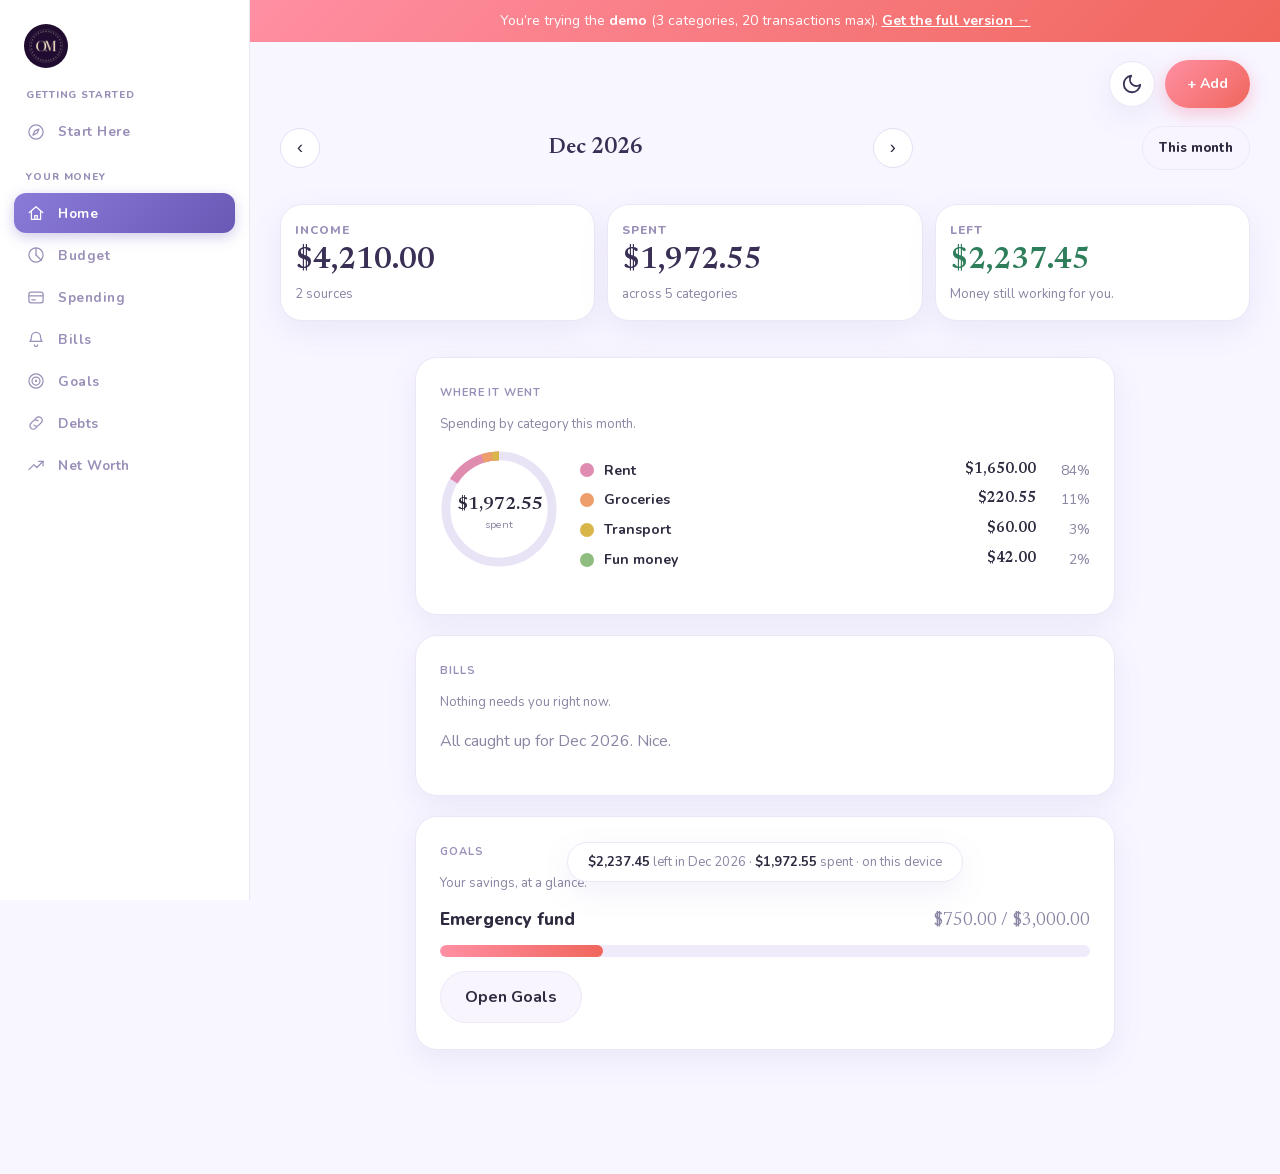
==== budget/index.html @ df11244a "Overtime Money Budget preview — demo + full app under budget/" ====
<!DOCTYPE html>
<html lang="en">
<head>
<meta charset="utf-8">
<meta name="viewport" content="width=device-width, initial-scale=1, viewport-fit=cover">
<meta name="theme-color" content="#0F2E3E">
<meta name="description" content="Overtime Money Budget — the budgeting app built for nurses and shift workers with irregular income. Demo version.">
<title>Overtime Money Budget — Budget Planner (Demo)</title>
<link rel="stylesheet" href="styles.css">
</head>
<body>
<div id="app-root"></div>
<noscript><p style="padding:24px">Overtime Money Budget needs JavaScript to run its budget calculations. Please enable JavaScript.</p></noscript>
<script>window.BUDGET_FULL = false;</script>
<script src="engine.js"></script>
<script src="app.js"></script>
</body>
</html>
---- budget/styles.css ----
/* OVERTIME MONEY — design system v3 ("editorial pastel").
   Light default on :root (cool lavender-grey near-white); "Midnight Spectrum"
   dark under html[data-theme="dark"] (deep luminous navy, never grey-on-black).
   Typography: Newsreader (transitional serif, display + ALL money figures) +
   Nunito (humanist sans, UI/body), self-hosted woff2 for offline PWA. */
@font-face {
  font-family: 'Newsreader'; font-style: normal; font-weight: 400; font-display: swap;
  src: url('./fonts/newsreader-latin.woff2') format('woff2');
}
@font-face {
  font-family: 'Newsreader'; font-style: normal; font-weight: 500; font-display: swap;
  src: url('./fonts/newsreader-latin.woff2') format('woff2');
}
@font-face {
  font-family: 'Newsreader'; font-style: normal; font-weight: 600; font-display: swap;
  src: url('./fonts/newsreader-latin.woff2') format('woff2');
}
@font-face {
  font-family: 'Nunito'; font-style: normal; font-weight: 400; font-display: swap;
  src: url('./fonts/nunito-latin.woff2') format('woff2');
}
@font-face {
  font-family: 'Nunito'; font-style: normal; font-weight: 600; font-display: swap;
  src: url('./fonts/nunito-latin.woff2') format('woff2');
}
@font-face {
  font-family: 'Nunito'; font-style: normal; font-weight: 700; font-display: swap;
  src: url('./fonts/nunito-latin.woff2') format('woff2');
}
@font-face {
  font-family: 'Nunito'; font-style: normal; font-weight: 800; font-display: swap;
  src: url('./fonts/nunito-latin.woff2') format('woff2');
}
:root {
  --bg: #F8F6FF;
  --bg-grad: linear-gradient(180deg, #F8F6FF 0%, #FBF9FF 60%, #FDFBFF 100%);
  --card: #FFFFFF;
  --card-border: #ECE7F7;
  --card-shadow: 0 10px 30px rgba(124, 107, 196, 0.10);
  --text: #2E2A3F;
  --muted: #8B84A3;
  --kicker: #9A8FB8;
  --accent: #7C6BC4;
  --accent-strong: #6A58B5;
  --accent-soft: #EFEBFB;
  --cta1: #FF8FA3;
  --cta2: #F0665C;
  --cta-text: #FFFFFF;
  --cta-shadow: 0 6px 18px rgba(240, 102, 140, 0.35);
  --header-text: #3A2F55;
  --header-sub: #8B84A3;
  --input-bg: #FAF8FF;
  --input-border: #E4DFF2;
  --focus: #7C6BC4;
  --focus-ring: rgba(124, 107, 196, 0.22);
  --line: #EEE9F8;
  --radius: 22px;
  --wash: linear-gradient(135deg, #F4EEFF 0%, #E9F7F0 48%, #FFF2E6 100%);
  --onething1: #1B2340;
  --onething2: #2B2352;
  --onething-kicker: #B9A8E8;
  --onething-sub: rgba(255, 255, 255, 0.72);
  --donut-track: #E9E3F6;
  --seg-track: #EFEBFA;
  --av-bg: #BFE8DD;
  --av-text: #1F7A6D;
  --sn-bg: #FFE3D6;
  --sn-text: #C25E4B;
  --chip-bg: #F8F5FE;
  --tabbar-bg: rgba(255, 255, 255, 0.86);
  --tabbar-border: rgba(124, 107, 196, 0.16);
  --tab-inactive: #9A8FB8;
  --danger: #C0392B;
  --danger-border: #F2C6C6;
  --modal-bg: #FFFFFF;
  --modal-backdrop: rgba(46, 42, 63, 0.45);
}
/* pastel debt identity spectrum — color encodes identity, never alarm */
.dc0 { --dc: #E08BB0; --dc-tint: #FBE7EF; }
.dc1 { --dc: #EE9E6B; --dc-tint: #FCEFE0; }
.dc2 { --dc: #D9B64A; --dc-tint: #FAF0D4; }
.dc3 { --dc: #5FC49A; --dc-tint: #E2F6EC; }
.dc4 { --dc: #8FBC7F; --dc-tint: #E9F4E4; }
.dc5 { --dc: #5FBEDD; --dc-tint: #E2F4FA; }
.dc6 { --dc: #6FA3E8; --dc-tint: #E4EFFC; }
.dc7 { --dc: #8B9BE8; --dc-tint: #E8EBFC; }
.dc8 { --dc: #A988E8; --dc-tint: #EEE6FB; }
.dc9 { --dc: #C97BA8; --dc-tint: #F7E3EC; }

html[data-theme="dark"] {
  --bg: #131A30;
  --bg-grad: linear-gradient(180deg, #131A30 0%, #182038 60%, #1B2342 100%);
  --card: #1E2742;
  --card-border: rgba(255, 255, 255, 0.08);
  --card-shadow: 0 10px 30px rgba(0, 0, 0, 0.35);
  --text: #F1ECFA;
  --muted: #A79BC4;
  --kicker: #8E7FAE;
  --accent: #9B8AF0;
  --accent-strong: #8B7BD8;
  --accent-soft: rgba(155, 138, 240, 0.14);
  --header-text: #F4EEFC;
  --header-sub: #A79BC4;
  --input-bg: #232C49;
  --input-border: rgba(255, 255, 255, 0.12);
  --line: rgba(255, 255, 255, 0.08);
  --wash: linear-gradient(135deg, rgba(139, 123, 216, 0.16) 0%, rgba(95, 196, 154, 0.09) 48%, rgba(238, 158, 107, 0.09) 100%);
  --onething1: #0F1530;
  --onething2: #232A52;
  --donut-track: rgba(255, 255, 255, 0.10);
  --seg-track: rgba(255, 255, 255, 0.07);
  --av-bg: rgba(31, 122, 109, 0.30);
  --av-text: #93DCC9;
  --sn-bg: rgba(194, 94, 75, 0.30);
  --sn-text: #F2A88F;
  --chip-bg: rgba(255, 255, 255, 0.06);
  --tabbar-bg: rgba(19, 26, 48, 0.90);
  --tabbar-border: rgba(255, 255, 255, 0.08);
  --tab-inactive: #8E7FAE;
  --danger: #F09090;
  --danger-border: rgba(240, 144, 144, 0.40);
  --modal-bg: #232B4A;
  --modal-backdrop: rgba(8, 10, 22, 0.62);
  --cta-shadow: 0 6px 18px rgba(240, 102, 140, 0.28);
}
html[data-theme="dark"] .dc0 { --dc-tint: rgba(224, 139, 176, 0.16); }
html[data-theme="dark"] .dc1 { --dc-tint: rgba(238, 158, 107, 0.16); }
html[data-theme="dark"] .dc2 { --dc-tint: rgba(217, 182, 74, 0.16); }
html[data-theme="dark"] .dc3 { --dc-tint: rgba(95, 196, 154, 0.16); }
html[data-theme="dark"] .dc4 { --dc-tint: rgba(143, 188, 127, 0.16); }
html[data-theme="dark"] .dc5 { --dc-tint: rgba(95, 190, 221, 0.16); }
html[data-theme="dark"] .dc6 { --dc-tint: rgba(111, 163, 232, 0.16); }
html[data-theme="dark"] .dc7 { --dc-tint: rgba(139, 155, 232, 0.16); }
html[data-theme="dark"] .dc8 { --dc-tint: rgba(169, 136, 232, 0.16); }
html[data-theme="dark"] .dc9 { --dc-tint: rgba(201, 123, 168, 0.16); }

* { box-sizing: border-box; }
html { -webkit-text-size-adjust: 100%; }
body {
  margin: 0;
  font-family: 'Nunito', -apple-system, BlinkMacSystemFont, "Segoe UI", Roboto, Helvetica, Arial, sans-serif;
  background: var(--bg-grad);
  background-attachment: fixed;
  background-color: var(--bg);
  color: var(--text);
  line-height: 1.55;
  padding-bottom: 152px; /* room for sticky bar + tab bar */
}
#app-root { max-width: 640px; margin: 0 auto; min-height: 100vh; }

/* serif money: large numerals, smaller $ and cents */
.serif-money {
  font-family: 'Newsreader', Georgia, serif;
  font-weight: 500;
  font-variant-numeric: tabular-nums;
  letter-spacing: 0;
}
.serif-money .m-cur { font-size: 0.62em; vertical-align: 0.14em; margin-right: 0.08em; font-weight: 400; }
.serif-money .m-cents { font-size: 0.62em; font-weight: 400; }

/* kickers + helper microcopy */
.kicker {
  font-family: 'Nunito', sans-serif;
  font-size: 11px; font-weight: 700;
  letter-spacing: 0.08em; text-transform: uppercase;
  color: var(--kicker);
  margin: 0 0 8px;
}
.tab-helper { color: var(--muted); font-size: 14px; margin: 0 0 16px; line-height: 1.5; }

/* header + demo banner */
.demo-banner {
  background: linear-gradient(135deg, var(--cta1), var(--cta2));
  color: var(--cta-text);
  text-align: center;
  padding: 10px 16px;
  font-size: 14px;
}
.demo-banner a { color: var(--cta-text); font-weight: 700; }
.app-header { padding: 20px 20px 6px; }
.brand-row { display: flex; align-items: center; justify-content: space-between; gap: 12px; }
.brand {
  font-family: 'Newsreader', Georgia, serif; font-weight: 600; font-size: 23px;
  letter-spacing: 0.01em; color: var(--header-text);
  display: flex; align-items: center; gap: 10px;
}
.brand-mark { color: var(--accent); display: inline-flex; }
.brand-mark svg { width: 26px; height: 26px; }
.brand-mark img { width: 32px; height: 32px; border-radius: 9px; display: block; }
.brand-sub { color: var(--header-sub); font-size: 13px; margin-top: 2px; padding-left: 36px; }
.demo-pill {
  background: linear-gradient(135deg, var(--cta1), var(--cta2)); color: #fff; font-size: 11px; font-weight: 700;
  padding: 3px 10px; border-radius: 999px; letter-spacing: 0.04em; font-family: 'Nunito', sans-serif;
}
.theme-toggle {
  flex-shrink: 0; width: 46px; height: 46px; border-radius: 999px; cursor: pointer;
  background: var(--card); border: 1px solid var(--card-border);
  color: var(--header-text); display: flex; align-items: center; justify-content: center;
  box-shadow: var(--card-shadow);
}
.theme-toggle svg { width: 22px; height: 22px; }
.theme-toggle .ico-sun { display: none; }
html[data-theme="dark"] .theme-toggle .ico-sun { display: block; }
html[data-theme="dark"] .theme-toggle .ico-moon { display: none; }

/* cards — one idea per card, calm density */
#view { padding: 14px 16px 24px; display: flex; flex-direction: column; gap: 20px; }
.card {
  background: var(--card);
  border: 1px solid var(--card-border);
  border-radius: var(--radius);
  padding: 26px 24px;
  box-shadow: var(--card-shadow);
}
.card h3 {
  margin: 0 0 14px; color: var(--text); font-size: 21px;
  font-family: 'Newsreader', Georgia, serif; font-weight: 600; letter-spacing: 0;
}
.card h4 {
  margin: 20px 0 10px; color: var(--text); font-size: 17px;
  font-family: 'Newsreader', Georgia, serif; font-weight: 600; letter-spacing: 0;
}
.card-head { display: flex; justify-content: space-between; align-items: center; margin-bottom: 14px; }
.card-head h3 { margin: 0; }
.dim { color: var(--muted); }
.hint { color: var(--muted); font-size: 13px; }
.coral { color: var(--cta2); }
.empty { text-align: center; }

/* gradient-wash hero card */
.herowash {
  background: var(--wash), var(--card);
  overflow: hidden;
}
.hero-total {
  font-family: 'Newsreader', Georgia, serif; font-weight: 500; font-size: 44px;
  font-variant-numeric: tabular-nums; color: var(--text); margin: 2px 0 18px; line-height: 1.1;
}
.hero-total .m-cur, .hero-total .m-cents { font-size: 0.58em; }

/* segmented strategy toggle */
.seg {
  display: flex; background: var(--seg-track); border-radius: 999px; padding: 4px; margin: 4px 0 20px;
}
.seg button {
  flex: 1; border: none; background: transparent; color: var(--muted);
  font-family: 'Nunito', sans-serif; font-weight: 700; font-size: 15px;
  padding: 12px; border-radius: 999px; min-height: 48px; cursor: pointer;
  transition: background 0.2s, color 0.2s, box-shadow 0.2s;
}
.seg button.on {
  background: linear-gradient(135deg, #8B7BD8, var(--accent-strong));
  color: #fff; box-shadow: 0 4px 12px rgba(124, 107, 196, 0.35);
}

/* donut ring + kpi row */
.donut-row { display: flex; align-items: center; gap: 22px; margin: 4px 0 18px; }
.donut { width: 118px; height: 118px; flex-shrink: 0; }
.donut-track { fill: none; stroke: var(--donut-track); stroke-width: 9; }
.donut-arc {
  fill: none; stroke: var(--accent); stroke-width: 9; stroke-linecap: round;
  transform: rotate(-90deg); transform-origin: 60px 60px;
  transition: stroke-dashoffset 0.4s;
}
.donut-pct {
  font-family: 'Newsreader', Georgia, serif; font-weight: 600; font-size: 25px; fill: var(--text);
}
.donut-side { display: flex; flex-direction: column; gap: 14px; flex: 1; }
.kpi-label { display: block; font-size: 11px; font-weight: 700; letter-spacing: 0.08em; text-transform: uppercase; color: var(--kicker); margin-bottom: 3px; }
.kpi-value { font-family: 'Newsreader', Georgia, serif; font-weight: 500; font-size: 23px; color: var(--text); font-variant-numeric: tabular-nums; }

.progress { height: 8px; background: var(--donut-track); border-radius: 999px; overflow: hidden; }
.progress-fill { height: 100%; background: linear-gradient(90deg, var(--cta1), var(--cta2)); border-radius: 999px; transition: width 0.3s; }
.progress-label { font-size: 12px; font-weight: 700; letter-spacing: 0.04em; color: var(--muted); margin-top: 8px; }
.progress-label .serif-money { font-size: 13px; }
.info-dot { display: inline-flex; align-items: center; justify-content: center; width: 20px; height: 20px; padding: 0;
  border-radius: 50%; border: 1.5px solid var(--line); background: transparent; color: var(--muted);
  font-size: 12px; font-style: italic; font-weight: 700; line-height: 1; cursor: pointer; margin-left: 6px; vertical-align: 1px; }
.info-dot:hover { border-color: var(--accent); color: var(--accent); }
.info-rows { margin: 14px 0 4px; border: 1px solid var(--line); border-radius: 12px; overflow: hidden; }
.info-rows .ir { display: flex; justify-content: space-between; align-items: baseline; gap: 12px; padding: 10px 14px; font-size: 14px; }
.info-rows .ir + .ir { border-top: 1px solid var(--line); }
.info-rows .ir strong { font-variant-numeric: tabular-nums; white-space: nowrap; }
.info-rows .ir strong.accent { color: var(--accent-strong, var(--accent)); }

/* dark "one thing" card */
.onething {
  background: linear-gradient(135deg, var(--onething1) 0%, var(--onething2) 100%);
  border: none; color: #fff;
  box-shadow: 0 12px 32px rgba(20, 16, 48, 0.35);
}
.onething .kicker { color: var(--onething-kicker); }
.onething-line {
  font-family: 'Newsreader', Georgia, serif; font-weight: 500; font-size: 27px; line-height: 1.3;
  color: #fff; margin: 0 0 8px;
}
.onething-line .serif-money { color: #fff; }
.onething-sub { color: var(--onething-sub); font-size: 14px; margin: 0 0 16px; }
.month-nav { display: flex; align-items: center; justify-content: space-between; gap: 10px; }
.month-ind { font-size: 13px; color: var(--onething-sub); font-weight: 700; letter-spacing: 0.04em; }
.btn.onething-ghost {
  background: rgba(255, 255, 255, 0.10); color: #fff; border: 1px solid rgba(255, 255, 255, 0.22);
  box-shadow: none;
}
.btn.onething-ghost:disabled { opacity: 0.35; }
.btn.onething-solid {
  background: linear-gradient(135deg, var(--cta1), var(--cta2)); color: #fff; border: none;
  box-shadow: 0 4px 14px rgba(240, 102, 140, 0.40);
}
.btn.onething-solid:disabled { opacity: 0.35; box-shadow: none; }

/* press-and-hold confirm — month moves are deliberate moments, not accidental taps */
.btn.holdbtn {
  position: relative; overflow: hidden;
  -webkit-user-select: none; user-select: none; touch-action: none;
}
.hold-fill {
  position: absolute; top: 0; bottom: 0; left: 0; width: 0; border-radius: inherit;
  background: rgba(255, 255, 255, 0.30);
}
.holdbtn.holding .hold-fill { width: 100%; transition: width 0.9s linear; }
.hold-label { position: relative; z-index: 1; }

/* strategy compare */
.compare { display: grid; grid-template-columns: 1fr 1fr; gap: 12px; margin: 6px 0 4px; }
.compare > div { border-radius: 18px; padding: 16px 14px; }
.compare > div:first-child { background: var(--av-bg); }
.compare > div:last-child { background: var(--sn-bg); }
.compare > div > span { display: block; font-size: 11px; text-transform: uppercase; letter-spacing: 0.08em; font-weight: 700; }
.compare > div:first-child > span { color: var(--av-text); }
.compare > div:last-child > span { color: var(--sn-text); }
.compare strong .serif-money { white-space: nowrap; }
/* keep the small $ and cents in the card's theme color */
.compare > div:first-child strong .m-cur, .compare > div:first-child strong .m-cents { color: var(--av-text); }
.compare > div:last-child strong .m-cur, .compare > div:last-child strong .m-cents { color: var(--sn-text); }
.compare strong { display: block; margin: 6px 0 2px; color: var(--text); }
.compare strong .serif-money { font-size: 20px; }
.compare em { font-style: normal; font-size: 13px; color: var(--muted); }
.compare-note { font-size: 15px; margin: 12px 0 14px; }
.compare-note .serif-money { font-size: 17px; }
#switch-strategy { display: block; margin: 4px auto 2px; }

/* buttons */
.btn {
  border: none; border-radius: 999px; padding: 14px 24px; font-size: 16px;
  font-family: 'Nunito', sans-serif; font-weight: 700;
  min-height: 48px; cursor: pointer; display: inline-block; text-decoration: none; text-align: center;
}
.btn.primary {
  background: linear-gradient(135deg, var(--cta1), var(--cta2)); color: var(--cta-text);
  box-shadow: var(--cta-shadow);
}
.btn.primary:active { filter: brightness(0.94); }
.btn.ghost { background: var(--chip-bg); color: var(--text); border: 1px solid var(--line); box-shadow: none; }
.btn.danger { background: var(--danger); color: #fff; box-shadow: none; }
.btn.danger-ghost { background: transparent; color: var(--danger); border: 1px solid var(--danger-border); box-shadow: none; }
.btn.small { padding: 10px 16px; font-size: 14px; min-height: 44px; }
.btn.block { display: block; width: 100%; margin-top: 14px; }
.btn:disabled { opacity: 0.4; cursor: default; }
.btn-row { display: flex; gap: 10px; margin: 10px 0; flex-wrap: wrap; }
.btn-row .btn { flex: 1; }

/* forms */
.field { display: block; margin: 14px 0; }
.field span { display: block; font-size: 13px; font-weight: 700; color: var(--text); margin-bottom: 6px; }
input[type="text"], input[type="number"] {
  width: 100%; background: var(--input-bg); border: 2px solid var(--input-border); border-radius: 14px;
  padding: 13px 14px; font-size: 16px; color: var(--text); min-height: 48px;
  font-family: 'Nunito', sans-serif; font-variant-numeric: tabular-nums;
}
input:focus { outline: none; border-color: var(--focus); box-shadow: 0 0 0 3px var(--focus-ring); }
input::placeholder { color: var(--muted); opacity: 0.8; }

/* what-if slider — single-interaction playground */
.whatif-row { display: flex; align-items: center; gap: 14px; margin: 10px 0 4px; }
.whatif input[type="range"] {
  -webkit-appearance: none; appearance: none; flex: 1; height: 10px; border-radius: 99px;
  background: var(--accent-soft); outline: none; cursor: pointer; border: none; padding: 0; min-height: 0;
}
.whatif input[type="range"]::-webkit-slider-thumb {
  -webkit-appearance: none; width: 28px; height: 28px; border-radius: 50%;
  background: #fff; border: 3px solid var(--accent); box-shadow: 0 2px 8px rgba(0,0,0,0.20); cursor: grab;
}
.whatif input[type="range"]::-moz-range-thumb {
  width: 22px; height: 22px; border-radius: 50%;
  background: #fff; border: 3px solid var(--accent); box-shadow: 0 2px 8px rgba(0,0,0,0.20); cursor: grab;
}
.whatif-amt {
  font-family: 'Newsreader', Georgia, serif; font-size: 1.3rem; font-weight: 600;
  color: var(--accent-strong); min-width: 92px; text-align: right; font-variant-numeric: tabular-nums;
}
.whatif-line { font-size: 1.08rem; margin: 10px 0 2px; }
.whatif-sub { color: var(--muted); margin: 0 0 2px; font-size: 0.98rem; }
.whatif-hint { margin: 10px 0 2px; }

/* victory log — quiet history of killed debts */
.win-row { display: flex; align-items: center; gap: 12px; padding: 11px 2px; border-bottom: 1px solid var(--line); }
.win-row:last-child { border-bottom: none; }
.win-main strong { font-family: 'Newsreader', Georgia, serif; font-size: 1.04rem; font-weight: 600; display: block; }
.win-sub { color: var(--muted); font-size: 0.88rem; }

/* payoff celebration — full-screen moment in the debt's own color */
.cel-root { position: fixed; inset: 0; z-index: 200; display: flex; align-items: center; justify-content: center; padding: 24px; }
.cel-backdrop { position: absolute; inset: 0; background: var(--modal-backdrop); }
.cel-card {
  position: relative; width: 100%; max-width: 420px; border-radius: 28px; padding: 38px 28px 28px; text-align: center;
  background: radial-gradient(130% 90% at 50% 0%, var(--dc-tint) 0%, var(--card) 72%);
  border: 1px solid var(--card-border); box-shadow: var(--card-shadow);
}
.cel-check {
  width: 66px; height: 66px; margin: 16px auto; border-radius: 50%;
  background: var(--dc); color: #fff; font-size: 30px; font-weight: 700;
  display: flex; align-items: center; justify-content: center;
  box-shadow: 0 6px 20px rgba(0,0,0,0.18);
}
.cel-name { font-family: 'Newsreader', Georgia, serif; font-size: 1.75rem; font-weight: 600; line-height: 1.2; }
.cel-sub { color: var(--muted); margin: 10px 0 4px; font-size: 0.98rem; }
.cel-you { font-family: 'Newsreader', Georgia, serif; font-size: 1.3rem; margin: 16px 0 20px; }

/* toast — brief action confirmation above the tab bar */
.toast {
  position: fixed; left: 50%; bottom: calc(168px + env(safe-area-inset-bottom)); z-index: 300;
  transform: translate(-50%, 12px); opacity: 0; transition: transform 0.3s ease, opacity 0.3s ease;
  background: #26263c; color: #fff; padding: 12px 22px; border-radius: 999px;
  font-size: 14px; font-weight: 700; box-shadow: 0 8px 24px rgba(0,0,0,0.28);
  max-width: calc(100vw - 48px); text-align: center; pointer-events: none; line-height: 1.4;
}
.toast.show { transform: translate(-50%, 0); opacity: 1; }

/* dashboard grid wrapper — invisible on mobile, 2-column on desktop */
.dash-grid { display: contents; }
/* start-screen grid wrapper — invisible on mobile */
.start-grid { display: contents; }


/* debts — ledger rows with pastel identity dots */
.debt-card {
  display: flex; align-items: center; gap: 14px;
  padding: 16px 4px; border-bottom: 1px solid var(--line);
}
.debt-card:last-of-type { border-bottom: none; }
.debt-dot {
  width: 14px; height: 14px; border-radius: 50%; flex-shrink: 0;
  background: var(--dc); box-shadow: 0 0 0 5px var(--dc-tint);
  margin-left: 5px;
}
.debt-main { flex: 1; min-width: 0; }
.debt-main strong {
  display: block; font-size: 17px; color: var(--text);
  font-family: 'Newsreader', Georgia, serif; font-weight: 600;
}
.debt-nums { font-size: 13px; color: var(--muted); }
.debt-nums .serif-money { font-size: 14px; color: var(--text); }
.debt-actions { display: flex; gap: 8px; flex-shrink: 0; flex-wrap: wrap; justify-content: flex-end; }
/* narrow screens: debt info gets the full row, actions drop to their own row below */
@media (max-width: 719px) {
  .debt-card { flex-wrap: wrap; }
  .debt-main { flex: 1 1 calc(100% - 38px); }
  .debt-actions { flex: 1 1 100%; justify-content: flex-start; margin-top: 12px; gap: 6px; }
  .debt-actions .btn.small { padding: 8px 11px; min-height: 40px; font-size: 13px; }
}
.debt-notes { display: block; font-size: 13px; color: var(--muted); font-style: italic; margin-top: 2px; }
.debt-progress { margin-top: 10px; }
.debt-progress .progress { height: 6px; }
.debt-progress .progress-label { margin-top: 5px; font-size: 11px; }
.ord-num { font-size: 12px; font-weight: 700; color: var(--accent-strong); background: var(--accent-soft);
  border-radius: 999px; padding: 2px 9px; margin-left: 6px; vertical-align: 2px; font-family: 'Nunito', sans-serif; }
.btn.small.ord { padding: 8px 10px; min-height: 0; font-size: 15px; line-height: 1; }

/* showdown badges */
.compare .badge { display: inline-block; font-size: 10px; font-weight: 800; letter-spacing: 0.06em; text-transform: uppercase;
  background: var(--cta1); color: #fff; border-radius: 999px; padding: 3px 9px; margin-left: 6px; vertical-align: 2px; font-style: normal; }

/* payment log */
.paylog-row { display: flex; align-items: center; gap: 12px; padding: 12px 4px; border-bottom: 1px solid var(--line); }
.paylog-row:last-of-type { border-bottom: none; }
.paylog-main { flex: 1; min-width: 0; }
.paylog-main strong { display: block; font-size: 15px; color: var(--text); font-family: 'Newsreader', Georgia, serif; }
.paylog-sub { font-size: 13px; color: var(--muted); }
.paylog-sub .serif-money { color: var(--text); }

/* optional field marker in modals */
.field .opt { font-style: normal; font-weight: 400; color: var(--muted); font-size: 12px; }

/* paychecks */
.pay-row { display: flex; align-items: center; gap: 10px; margin: 10px 0; }
.pay-month { width: 74px; font-weight: 700; color: var(--text); font-size: 14px; flex-shrink: 0; }
.pay-row input { flex: 1; }
.pay-hint { width: 110px; font-size: 12px; color: var(--muted); font-style: italic; flex-shrink: 0; }

/* schedule */
.chips { display: flex; flex-wrap: wrap; gap: 8px; margin-top: 10px; }
.chip {
  background: var(--dc-tint, var(--chip-bg)); border: 1px solid var(--line);
  border-radius: 999px; padding: 8px 14px; font-size: 13px; color: var(--text);
  display: inline-flex; align-items: center; gap: 8px;
}
.chip .debt-dot { width: 10px; height: 10px; box-shadow: none; margin: 0; }
.chip strong { font-weight: 700; }
.chip span { color: var(--muted); }
.sched-month { border: 1px solid var(--line); border-radius: 18px; margin: 10px 0; overflow: hidden; background: var(--card); }
.sched-month summary {
  padding: 16px; cursor: pointer; display: flex; justify-content: space-between; align-items: center;
  background: var(--chip-bg); font-size: 15px; min-height: 52px; list-style: none; color: var(--text);
  font-family: 'Newsreader', Georgia, serif; font-weight: 600;
}
.sched-month summary::-webkit-details-marker { display: none; }
.sched-month summary .serif-money { font-size: 15px; color: var(--muted); font-family: 'Newsreader', Georgia, serif; }
.sched-sum { display: inline-flex; align-items: center; gap: 8px; min-width: 0; }
.sched-check {
  display: inline-flex; align-items: center; justify-content: center; flex: none;
  width: 22px; height: 22px; border-radius: 50%;
  background: var(--accent); color: #fff; font-size: 13px; font-weight: 800;
}
.sched-now {
  font-family: 'Nunito', sans-serif; font-size: 10px; font-weight: 800; letter-spacing: 0.06em;
  text-transform: uppercase; color: var(--accent-strong); white-space: nowrap;
  background: rgba(124, 107, 196, 0.14); padding: 4px 10px; border-radius: 999px;
}
.sched-month.archived summary { opacity: 0.55; }
.sched-month.current { border-color: var(--accent); box-shadow: 0 0 0 1px var(--accent); }
.sched-body { padding: 8px 16px 16px; }
.sched-row { display: flex; justify-content: space-between; align-items: center; gap: 8px; font-size: 14px; padding: 10px 0; border-bottom: 1px dashed var(--line); }
.sched-row:last-child { border-bottom: none; }
.sched-row .sched-name { font-weight: 600; color: var(--text); flex: 1; display: flex; align-items: center; gap: 10px; min-width: 0; }
.sched-row .sched-name .debt-dot { width: 10px; height: 10px; box-shadow: none; margin: 0; }
.sched-row .sched-vals { text-align: right; white-space: nowrap; }
.sched-row .sched-vals .serif-money { font-size: 14px; }
.sched-foot { font-size: 14px; margin-top: 12px; color: var(--muted); }
.sched-foot .serif-money { font-size: 15px; color: var(--text); }

/* start here */
.steps { padding-left: 20px; margin: 0 0 8px; }
.steps li { margin: 12px 0; font-size: 15px; }
.faq { border: 1px solid var(--line); border-radius: 18px; margin: 10px 0; overflow: hidden; background: var(--card); }
.faq summary {
  padding: 16px; cursor: pointer; font-family: 'Newsreader', Georgia, serif; font-weight: 600;
  color: var(--text); font-size: 16px; min-height: 52px;
}
.faq p { padding: 0 16px 16px; margin: 0; font-size: 14px; color: var(--text); }
.disclaimer { font-size: 12px; color: var(--muted); margin-top: 14px; }

/* sticky footer bar */
.stickybar {
  position: fixed; left: 0; right: 0; z-index: 40;
  bottom: calc(92px + env(safe-area-inset-bottom));
  display: flex; justify-content: center; pointer-events: none; padding: 0 16px;
}
.stickybar-inner {
  pointer-events: auto;
  background: var(--card); border: 1px solid var(--card-border); border-radius: 999px;
  padding: 9px 20px; font-size: 13px; color: var(--muted); box-shadow: var(--card-shadow);
  max-width: 100%; white-space: nowrap; overflow: hidden; text-overflow: ellipsis;
}
.stickybar-inner strong { color: var(--text); font-weight: 700; }
.stickybar-inner .serif-money { font-size: 14px; color: var(--text); }
/* auto-hide on scroll down; slides back on scroll up */
.stickybar { transition: transform 0.28s ease, opacity 0.28s ease; }
.stickybar.hide { transform: translateY(16px); opacity: 0; }
.stickybar.hide .stickybar-inner { pointer-events: none; }

/* tab bar — thin-line SVG icons */
.tabbar {
  position: fixed; bottom: 0; left: 0; right: 0; z-index: 50;
  display: flex; gap: 4px; padding: 10px 10px calc(10px + env(safe-area-inset-bottom));
  background: var(--tabbar-bg); border-top: 1px solid var(--tabbar-border);
  backdrop-filter: blur(14px); -webkit-backdrop-filter: blur(14px);
}
.tab {
  flex: 1; background: none; border: none; color: var(--tab-inactive); padding: 8px 2px;
  display: flex; flex-direction: column; align-items: center; gap: 3px; min-height: 58px;
  border-radius: 18px; cursor: pointer;
  transition: padding 0.25s ease, min-height 0.25s ease, gap 0.25s ease;
}
.tab-ico { display: inline-flex; }
.tab-ico svg { width: 22px; height: 22px; transition: width 0.25s ease, height 0.25s ease; }
.tab-label { font-family: 'Nunito', sans-serif; font-size: 10px; font-weight: 700; letter-spacing: 0.04em; max-height: 24px; overflow: hidden; transition: opacity 0.2s ease, max-height 0.25s ease; }
.tab.active {
  background: linear-gradient(135deg, #8B7BD8, var(--accent-strong)); color: #fff;
  box-shadow: 0 4px 14px rgba(124, 107, 196, 0.35);
}

/* desktop-only chrome (sidebar logo/groups, topbar) — hidden on mobile */
.side-logo, .side-label, .topbar { display: none; }
.side-group, .main-col { display: contents; }

/* modal */
.modal-root { position: fixed; inset: 0; z-index: 100; display: flex; align-items: flex-end; justify-content: center; }
.modal-backdrop { position: absolute; inset: 0; background: var(--modal-backdrop); }
.modal {
  position: relative; background: var(--modal-bg); border-radius: 24px 24px 0 0; padding: 26px 24px;
  width: 100%; max-width: 640px; max-height: 88vh; overflow-y: auto;
  border: 1px solid var(--card-border); box-shadow: var(--card-shadow);
}
.modal h3 { margin: 0 0 8px; color: var(--text); font-family: 'Newsreader', Georgia, serif; font-weight: 600; font-size: 20px; }
.modal p { color: var(--text); }
.modal-actions { display: flex; gap: 10px; margin-top: 18px; }
.modal-actions .btn { flex: 1; }

/* desktop: top tabs instead of bottom bar */
@media (min-width: 720px) {
  body { padding-bottom: 84px; }
  #app-root { display: flex; flex-direction: column; }
  .demo-banner { order: -3; }
  .app-header { order: -2; }
  .tabbar {
    order: -1; position: sticky; top: 0; bottom: auto;
    border-top: none; border-bottom: 1px solid var(--tabbar-border);
    padding: 10px 16px;
    max-width: 640px; margin: 12px auto 0; border-radius: 22px;
    border-left: 1px solid var(--tabbar-border); border-right: 1px solid var(--tabbar-border);
    transition: padding 0.25s ease, max-width 0.25s ease;
  }
  /* compact on scroll: icons-only pill takes less room */
  .tabbar.compact { padding: 5px 10px; max-width: 440px; }
  .tabbar.compact .tab { padding: 6px 2px; min-height: 0; gap: 0; }
  .tabbar.compact .tab-label { opacity: 0; max-height: 0; }
  .tabbar.compact .tab-ico svg { width: 20px; height: 20px; }
  .stickybar { bottom: 18px; }
  #view { order: 0; }
  .modal-root { align-items: center; padding: 24px; }
  .modal { border-radius: 24px; }
}
@media (min-width: 900px) {
  /* flat app canvas, like a native desktop app */
  body { background: var(--bg); }
  #app-root { max-width: none; flex-direction: row; align-items: stretch; }
  .main-col { display: flex; flex-direction: column; flex: 1; min-width: 0; }
  .app-header { display: none; }
  /* slim functional top row: theme toggle + primary action */
  .topbar { display: flex; align-items: center; justify-content: flex-end; gap: 10px; width: 100%; max-width: 1100px; margin: 0 auto; padding: 18px 30px 0; }
  .topbar-cta { border-radius: 999px; padding: 10px 22px; font-size: 14px; }
  #view { width: 100%; max-width: 1100px; margin: 0 auto; padding: 18px 30px 40px; }
  /* fixed left sidebar with grouped nav */
  .tabbar {
    order: -1; position: sticky; top: 0; height: 100vh; width: 250px; flex: none;
    flex-direction: column; align-items: stretch; justify-content: flex-start;
    gap: 2px; padding: 22px 14px; margin: 0; max-width: none;
    border-radius: 0; border: none; border-right: 1px solid var(--card-border);
    background: var(--card); backdrop-filter: none; -webkit-backdrop-filter: none;
    bottom: auto; transition: none;
  }
  .side-logo { display: block; padding: 2px 10px 18px; }
  .side-logo img { width: 44px; height: 44px; border-radius: 50%; display: block; }
  .side-group { display: flex; flex-direction: column; gap: 2px; margin-bottom: 16px; }
  .side-label { display: block; font-family: 'Nunito', sans-serif; font-size: 10px; font-weight: 800; letter-spacing: 0.09em; text-transform: uppercase; color: var(--kicker); padding: 0 12px 6px; }
  .tabbar .tab { flex-direction: row; justify-content: flex-start; align-items: center; gap: 12px; flex: none; min-height: 0; padding: 10px 12px; border-radius: 12px; }
  .tabbar .tab-label { display: block; opacity: 1; max-height: none; font-size: 13.5px; }
  .tabbar .tab-ico svg { width: 20px; height: 20px; }
  /* dashboard: hero summary spans the top, action + what-if side by side */
  .dash-grid { display: grid; grid-template-columns: 1fr 1fr; gap: 22px; align-items: start; }
  .dash-grid > * { min-width: 0; }
  .dash-grid > .herowash { order: 1; grid-column: 1 / -1; }
  .dash-grid > .onething { order: 2; }
  .dash-grid > .whatif { order: 3; }
  .dash-grid > .showdown { order: 4; grid-column: 1 / -1; }
  .dash-grid > .victories { order: 5; grid-column: 1 / -1; }
  /* non-dashboard views stay comfortably narrow */
  #view > section.card { width: 100%; max-width: 700px; margin-inline: auto; }
  /* start screen: steps + data side by side, FAQ full-width in two columns */
  .start-grid { display: grid; grid-template-columns: 1fr 1fr; gap: 22px; align-items: start; }
  .start-grid > * { min-width: 0; }
  .start-grid > .card-questions { grid-column: 1 / -1; order: 3; }
  .start-grid .faqs { columns: 2; column-gap: 32px; }
  .start-grid .faq { break-inside: avoid; }
  /* keep the status pill centered in the main column */
  .stickybar { left: 250px; }
}

/* ================= OVERTIME MONEY BUDGET additions =================
   Reuses every token above. New components only; nothing restyled. */

/* stat hero cards (dashboard) */
.stat-grid { display: grid; grid-template-columns: repeat(3, 1fr); gap: 12px; margin: 0 0 16px; }
.stat-card { background: var(--card); border: 1px solid var(--card-border); border-radius: var(--radius);
  box-shadow: var(--card-shadow); padding: 16px 14px; }
.stat-card .kpi-label { font-size: 12px; font-weight: 800; letter-spacing: .08em; text-transform: uppercase;
  color: var(--kicker); margin-bottom: 6px; }
.stat-card .kpi-value { font-family: 'Newsreader', Georgia, serif; font-weight: 600; font-size: 30px;
  color: var(--header-text); line-height: 1.1; }
.stat-card .kpi-sub { font-size: 13px; color: var(--muted); margin-top: 6px; }
.stat-card.good .kpi-value { color: #2E7D5B; }
html[data-theme="dark"] .stat-card.good .kpi-value { color: #7FD6A8; }
.stat-card.warn .kpi-value { color: var(--cta2); }
@media (max-width: 560px) {
  .stat-grid { grid-template-columns: 1fr 1fr; }
  .stat-card .kpi-value { font-size: 25px; }
}

/* category rows with progress bars */
.cat-row { background: var(--card); border: 1px solid var(--card-border); border-radius: var(--radius);
  box-shadow: var(--card-shadow); padding: 14px 16px; margin-bottom: 10px; }
.cat-top { display: flex; align-items: baseline; justify-content: space-between; gap: 10px; }
.cat-name { font-weight: 800; display: flex; align-items: center; gap: 8px; }
.cat-dot { width: 12px; height: 12px; border-radius: 50%; background: var(--dc, var(--accent)); flex: none; }
.cat-amt { font-family: 'Newsreader', Georgia, serif; font-weight: 600; font-size: 19px; color: var(--header-text); }
.cat-meta { font-size: 13px; color: var(--muted); margin: 2px 0 8px; }
.cat-row .progress { height: 10px; background: var(--seg-track); border-radius: 999px; overflow: hidden; }
.cat-row .progress-fill { height: 100%; border-radius: 999px; background: var(--dc, var(--accent));
  transition: width .25s ease; }
.cat-row.over .progress-fill { background: var(--cta2); }
.cat-foot { display: flex; justify-content: space-between; align-items: center; margin-top: 8px; font-size: 13px; }
.cat-foot .left { color: var(--muted); }
.cat-foot .remain { font-weight: 800; color: #2E7D5B; }
html[data-theme="dark"] .cat-foot .remain { color: #7FD6A8; }
.cat-foot .remain.neg { color: var(--cta2); }
.row-actions { display: flex; gap: 8px; }
.link-btn { background: none; border: none; color: var(--accent-strong); font: inherit; font-weight: 700;
  cursor: pointer; padding: 4px 2px; font-size: 13px; }
html[data-theme="dark"] .link-btn { color: var(--accent); }
.link-btn.danger { color: var(--danger); }

/* donut legend */
.legend { display: grid; gap: 8px; margin-top: 12px; }
.legend-row { display: flex; align-items: center; gap: 10px; font-size: 14px; }
.legend-row .cat-dot { width: 14px; height: 14px; }
.legend-row .lg-name { flex: 1; font-weight: 700; }
.legend-row .lg-amt { font-family: 'Newsreader', Georgia, serif; font-weight: 600; }
.legend-row .lg-pct { color: var(--muted); width: 44px; text-align: right; }

/* transaction rows */
.tx-row { display: flex; align-items: center; gap: 12px; padding: 12px 4px; border-bottom: 1px solid var(--line); }
.tx-row:last-child { border-bottom: none; }
.tx-ico { width: 38px; height: 38px; border-radius: 12px; background: var(--dc-tint, var(--accent-soft));
  color: var(--dc, var(--accent-strong)); display: flex; align-items: center; justify-content: center; flex: none; }
.tx-ico svg { width: 20px; height: 20px; }
.tx-main { flex: 1; min-width: 0; }
.tx-name { font-weight: 800; white-space: nowrap; overflow: hidden; text-overflow: ellipsis; }
.tx-sub { font-size: 12.5px; color: var(--muted); }
.tx-amt { font-family: 'Newsreader', Georgia, serif; font-weight: 600; font-size: 18px; white-space: nowrap; }
.tx-amt.out { color: var(--header-text); }
.tx-amt.in { color: #2E7D5B; }
html[data-theme="dark"] .tx-amt.in { color: #7FD6A8; }

/* filter bar */
.filter-bar { display: flex; gap: 8px; flex-wrap: wrap; margin-bottom: 12px; }
.filter-bar select, .filter-bar input { font: inherit; font-size: 14px; padding: 9px 12px; border-radius: 12px;
  border: 1px solid var(--input-border); background: var(--input-bg); color: var(--text); }

/* bills */
.bill-row { display: flex; align-items: center; gap: 12px; background: var(--card);
  border: 1px solid var(--card-border); border-radius: var(--radius); box-shadow: var(--card-shadow);
  padding: 14px 16px; margin-bottom: 10px; }
.bill-row.is-overdue { border-color: var(--danger-border); }
.bill-row.is-duesoon { border-color: #F0D9A8; }
html[data-theme="dark"] .bill-row.is-duesoon { border-color: rgba(240, 217, 168, .35); }
.bill-main { flex: 1; min-width: 0; }
.bill-name { font-weight: 800; display: flex; align-items: center; gap: 8px; flex-wrap: wrap; }
.bill-sub { font-size: 13px; color: var(--muted); margin-top: 2px; }
.bill-amt { font-family: 'Newsreader', Georgia, serif; font-weight: 600; font-size: 20px; white-space: nowrap; }
.status-chip { font-size: 11.5px; font-weight: 800; letter-spacing: .05em; text-transform: uppercase;
  padding: 4px 10px; border-radius: 999px; background: var(--chip-bg); color: var(--muted); }
.status-chip.paid { background: #E2F6EC; color: #1F7A5B; }
html[data-theme="dark"] .status-chip.paid { background: rgba(31,122,91,.3); color: #93DCC9; }
.status-chip.due-soon { background: #FBF0D4; color: #9A6B1F; }
html[data-theme="dark"] .status-chip.due-soon { background: rgba(154,107,31,.32); color: #F2CE8F; }
.status-chip.overdue { background: #FBE3E3; color: var(--danger); }
html[data-theme="dark"] .status-chip.overdue { background: rgba(192,57,43,.3); color: #F09090; }
.autopay-tag { font-size: 11.5px; font-weight: 800; color: var(--accent-strong); background: var(--accent-soft);
  padding: 4px 10px; border-radius: 999px; }
html[data-theme="dark"] .autopay-tag { color: var(--accent); }
.pay-toggle { flex: none; }

/* goals */
.goal-card { background: var(--card); border: 1px solid var(--card-border); border-radius: var(--radius);
  box-shadow: var(--card-shadow); padding: 16px; margin-bottom: 12px; }
.goal-top { display: flex; justify-content: space-between; align-items: baseline; gap: 10px; }
.goal-name { font-weight: 800; font-size: 17px; }
.goal-amt { font-family: 'Newsreader', Georgia, serif; font-size: 17px; color: var(--muted); }
.goal-bar { height: 12px; background: var(--seg-track); border-radius: 999px; overflow: hidden; margin: 10px 0 6px; }
.goal-fill { height: 100%; border-radius: 999px; background: linear-gradient(90deg, var(--cta1), var(--cta2)); }
.goal-meta { font-size: 13px; color: var(--muted); display: flex; justify-content: space-between; gap: 8px;
  flex-wrap: wrap; }
.goal-meta strong { color: var(--text); }

/* simple key/value rows */
.kv { display: flex; justify-content: space-between; align-items: baseline; padding: 10px 2px;
  border-bottom: 1px solid var(--line); font-size: 15px; }
.kv:last-child { border-bottom: none; }
.kv .k { color: var(--muted); font-weight: 700; }
.kv .v { font-family: 'Newsreader', Georgia, serif; font-weight: 600; font-size: 18px; }

/* net worth hero */
.nw-hero { text-align: center; padding: 26px 16px; border-radius: var(--radius); background: var(--wash);
  margin-bottom: 16px; }
.nw-hero .kpi-label { font-size: 12px; font-weight: 800; letter-spacing: .1em; text-transform: uppercase;
  color: var(--kicker); }
.nw-hero .nw-value { font-family: 'Newsreader', Georgia, serif; font-weight: 600; font-size: 46px;
  color: var(--header-text); line-height: 1.15; }
.nw-hero .nw-sub { color: var(--muted); font-size: 14px; margin-top: 4px; }

/* month navigator */
.month-nav { display: flex; align-items: center; justify-content: space-between; gap: 8px; margin-bottom: 14px; }
.month-nav .month-label { font-family: 'Newsreader', Georgia, serif; font-weight: 600; font-size: 22px;
  color: var(--header-text); }
.month-nav .nav-btn { width: 40px; height: 40px; border-radius: 50%; border: 1px solid var(--input-border);
  background: var(--card); color: var(--text); font-size: 18px; cursor: pointer; flex: none; }
.month-nav .today-btn { font-size: 13px; font-weight: 800; }

/* section titles */
.sec-title { display: flex; justify-content: space-between; align-items: center; margin: 22px 0 10px; }
.sec-title h3 { margin: 0; font-size: 17px; font-weight: 800; }
.view-head { margin: 4px 0 14px; }
.view-head h2 { margin: 0 0 4px; font-size: 26px; font-weight: 800; color: var(--header-text); }
.view-head p { margin: 0; color: var(--muted); font-size: 14.5px; }

/* note card (debt lite pointer) */
.note-card { background: var(--accent-soft); border: 1px solid var(--card-border); border-radius: var(--radius);
  padding: 16px; margin-top: 16px; font-size: 14.5px; color: var(--text); }
.note-card strong { display: block; margin-bottom: 4px; }
.note-card a { color: var(--accent-strong); font-weight: 800; }
html[data-theme="dark"] .note-card a { color: var(--accent); }

/* form grid helpers */
.form-grid { display: grid; grid-template-columns: 1fr 1fr; gap: 10px; }
.form-grid .full { grid-column: 1 / -1; }
.check-row { display: flex; align-items: center; gap: 10px; font-size: 14.5px; font-weight: 700; padding: 6px 0; }
.check-row input { width: 20px; height: 20px; accent-color: var(--accent-strong); }

/* history sparkbars (net worth) */
.hist-row { display: flex; align-items: flex-end; gap: 6px; height: 96px; padding: 8px 2px 0; }
.hist-bar { flex: 1; min-width: 0; border-radius: 6px 6px 0 0; background: var(--accent-soft);
  border: 1px solid var(--card-border); border-bottom: none; position: relative; }
.hist-bar.pos { background: linear-gradient(180deg, #BFE8DD, #8FD4BE); }
html[data-theme="dark"] .hist-bar.pos { background: linear-gradient(180deg, rgba(31,122,109,.55), rgba(31,122,109,.25)); }
.hist-bar.neg { background: linear-gradient(180deg, #F5B8B8, #E88F8F); }
.hist-x { display: flex; gap: 6px; font-size: 10.5px; color: var(--muted); }
.hist-x span { flex: 1; text-align: center; white-space: nowrap; overflow: hidden; }
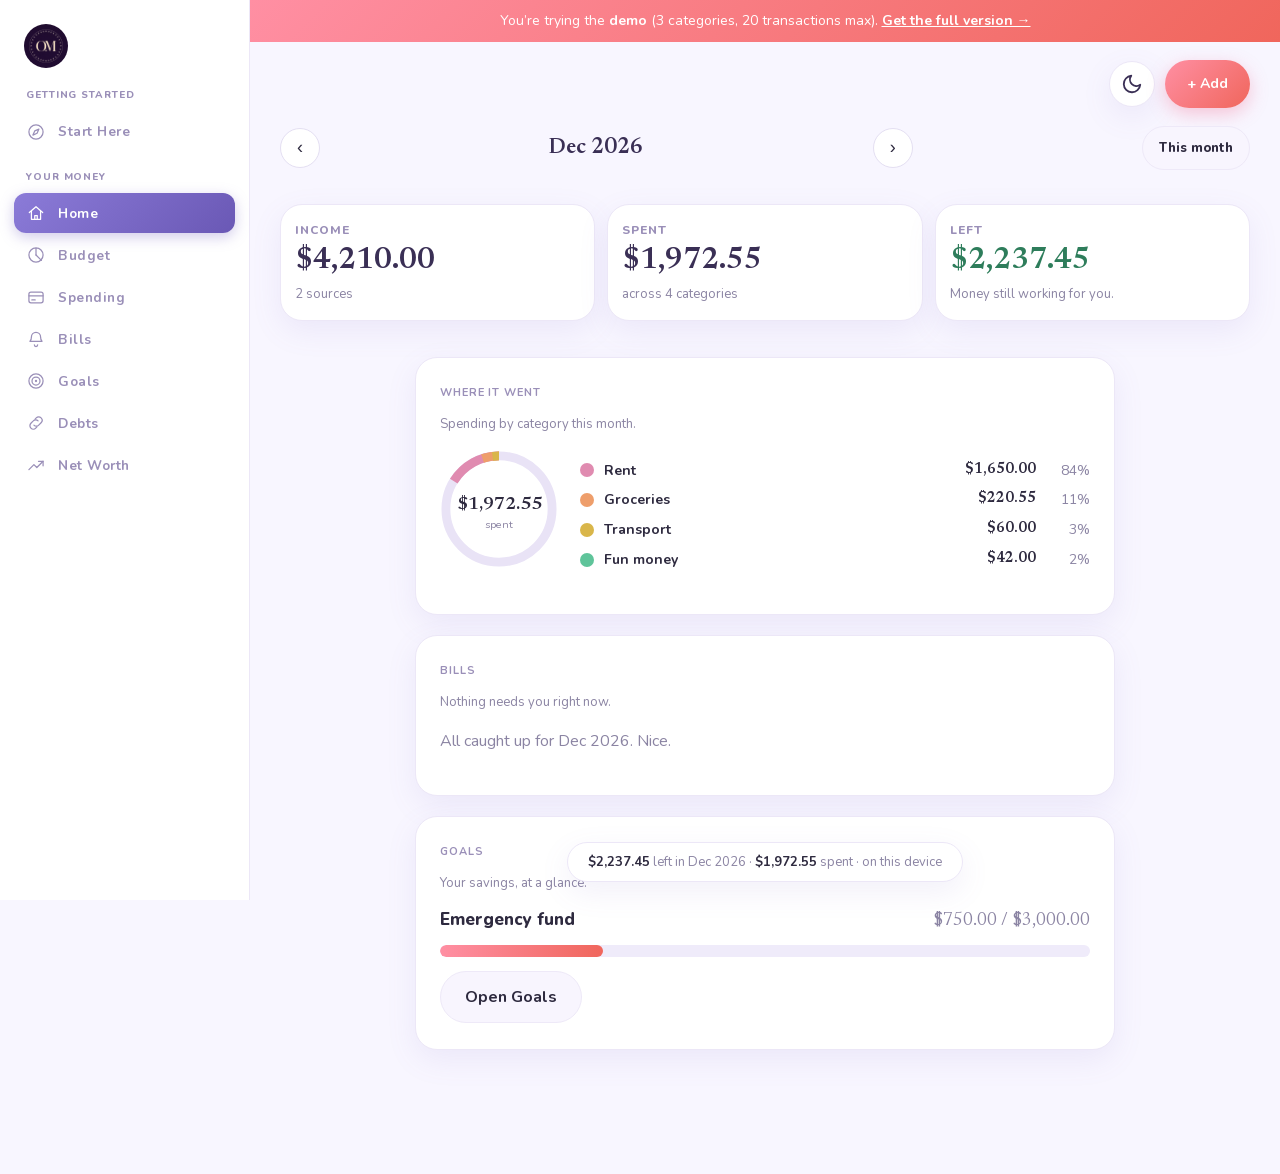
==== commit ddf94437: "Budget app: remove nurse-specific defaults/copy, Income card links to Budget tab" ====
--- a/budget/index.html
+++ b/budget/index.html
@@ -4,7 +4,7 @@
 <meta charset="utf-8">
 <meta name="viewport" content="width=device-width, initial-scale=1, viewport-fit=cover">
 <meta name="theme-color" content="#0F2E3E">
-<meta name="description" content="Overtime Money Budget — the budgeting app built for nurses and shift workers with irregular income. Demo version.">
+<meta name="description" content="Overtime Money Budget — the budgeting app built for irregular income. Demo version.">
 <title>Overtime Money Budget — Budget Planner (Demo)</title>
 <link rel="stylesheet" href="styles.css">
 </head>
--- a/budget/styles.css
+++ b/budget/styles.css
@@ -674,6 +674,9 @@
 .stat-grid { display: grid; grid-template-columns: repeat(3, 1fr); gap: 12px; margin: 0 0 16px; }
 .stat-card { background: var(--card); border: 1px solid var(--card-border); border-radius: var(--radius);
   box-shadow: var(--card-shadow); padding: 16px 14px; }
+.stat-card[data-goto] { cursor: pointer; }
+.stat-card[data-goto]:hover { border-color: var(--accent); }
+.stat-card[data-goto]:focus-visible { outline: 2px solid var(--accent); outline-offset: 2px; }
 .stat-card .kpi-label { font-size: 12px; font-weight: 800; letter-spacing: .08em; text-transform: uppercase;
   color: var(--kicker); margin-bottom: 6px; }
 .stat-card .kpi-value { font-family: 'Newsreader', Georgia, serif; font-weight: 600; font-size: 30px;
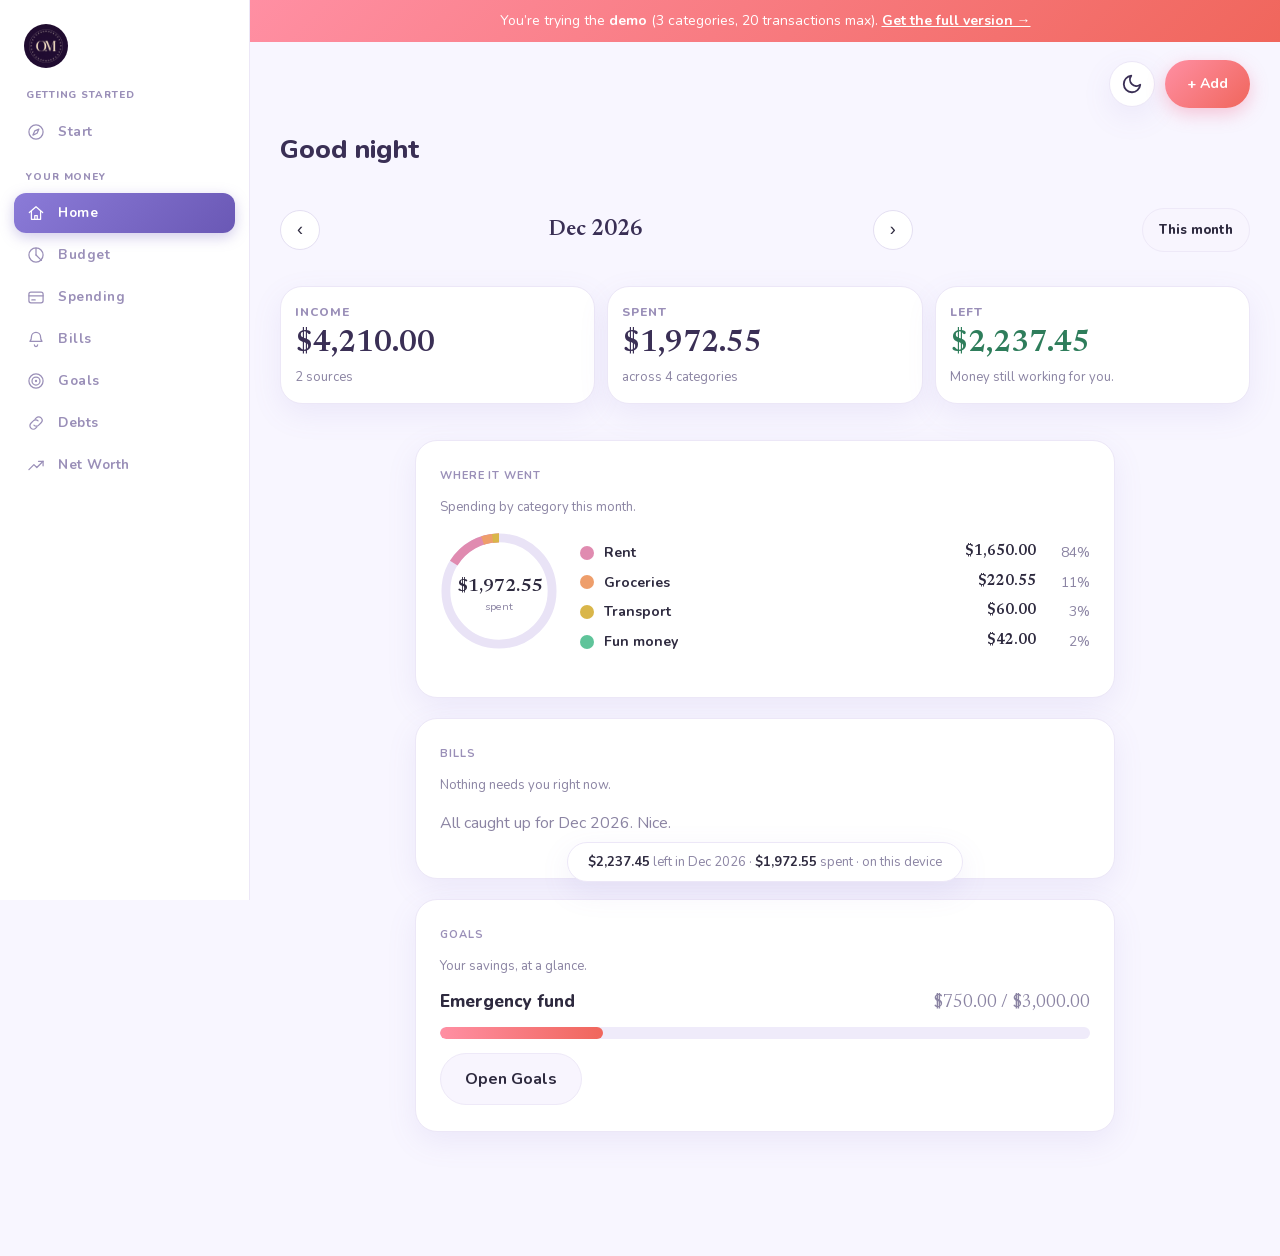
==== commit 950bd60e: "Overtime Money Budget — greeting + tap-to-reveal titles" ====
--- a/budget/index.html
+++ b/budget/index.html
@@ -4,13 +4,13 @@
 <meta charset="utf-8">
 <meta name="viewport" content="width=device-width, initial-scale=1, viewport-fit=cover">
 <meta name="theme-color" content="#0F2E3E">
-<meta name="description" content="Overtime Money Budget — the budgeting app built for irregular income. Demo version.">
-<title>Overtime Money Budget — Budget Planner (Demo)</title>
+<meta name="description" content="Overtime Budget — the budgeting app built for irregular income. Demo version.">
+<title>Overtime Budget (Demo)</title>
 <link rel="stylesheet" href="styles.css">
 </head>
 <body>
 <div id="app-root"></div>
-<noscript><p style="padding:24px">Overtime Money Budget needs JavaScript to run its budget calculations. Please enable JavaScript.</p></noscript>
+<noscript><p style="padding:24px">Overtime Budget needs JavaScript to run its budget calculations. Please enable JavaScript.</p></noscript>
 <script>window.BUDGET_FULL = false;</script>
 <script src="engine.js"></script>
 <script src="app.js"></script>
--- a/budget/styles.css
+++ b/budget/styles.css
@@ -568,13 +568,16 @@
 }
 .tab {
   flex: 1; background: none; border: none; color: var(--tab-inactive); padding: 8px 2px;
-  display: flex; flex-direction: column; align-items: center; gap: 3px; min-height: 58px;
+  display: flex; flex-direction: column; align-items: center; justify-content: center; gap: 3px; min-height: 58px;
   border-radius: 18px; cursor: pointer;
   transition: padding 0.25s ease, min-height 0.25s ease, gap 0.25s ease;
 }
 .tab-ico { display: inline-flex; }
 .tab-ico svg { width: 22px; height: 22px; transition: width 0.25s ease, height 0.25s ease; }
-.tab-label { font-family: 'Nunito', sans-serif; font-size: 10px; font-weight: 700; letter-spacing: 0.04em; max-height: 24px; overflow: hidden; transition: opacity 0.2s ease, max-height 0.25s ease; }
+/* labels may wrap to two lines on narrow screens ("Net Worth") — show them fully */
+.tab-label { font-family: 'Nunito', sans-serif; font-size: 10px; font-weight: 700; letter-spacing: 0.04em;
+  text-align: center; line-height: 1.3; max-height: 27px; overflow: hidden;
+  transition: opacity 0.2s ease, max-height 0.25s ease; }
 .tab.active {
   background: linear-gradient(135deg, #8B7BD8, var(--accent-strong)); color: #fff;
   box-shadow: 0 4px 14px rgba(124, 107, 196, 0.35);
@@ -728,7 +731,9 @@
   color: var(--dc, var(--accent-strong)); display: flex; align-items: center; justify-content: center; flex: none; }
 .tx-ico svg { width: 20px; height: 20px; }
 .tx-main { flex: 1; min-width: 0; }
-.tx-name { font-weight: 800; white-space: nowrap; overflow: hidden; text-overflow: ellipsis; }
+.tx-name { font-weight: 800; white-space: nowrap; overflow: hidden; text-overflow: ellipsis; cursor: pointer; }
+/* tap the title to reveal it in full */
+.tx-row.expanded .tx-name { white-space: normal; overflow: visible; }
 .tx-sub { font-size: 12.5px; color: var(--muted); }
 .tx-amt { font-family: 'Newsreader', Georgia, serif; font-weight: 600; font-size: 18px; white-space: nowrap; }
 .tx-amt.out { color: var(--header-text); }
